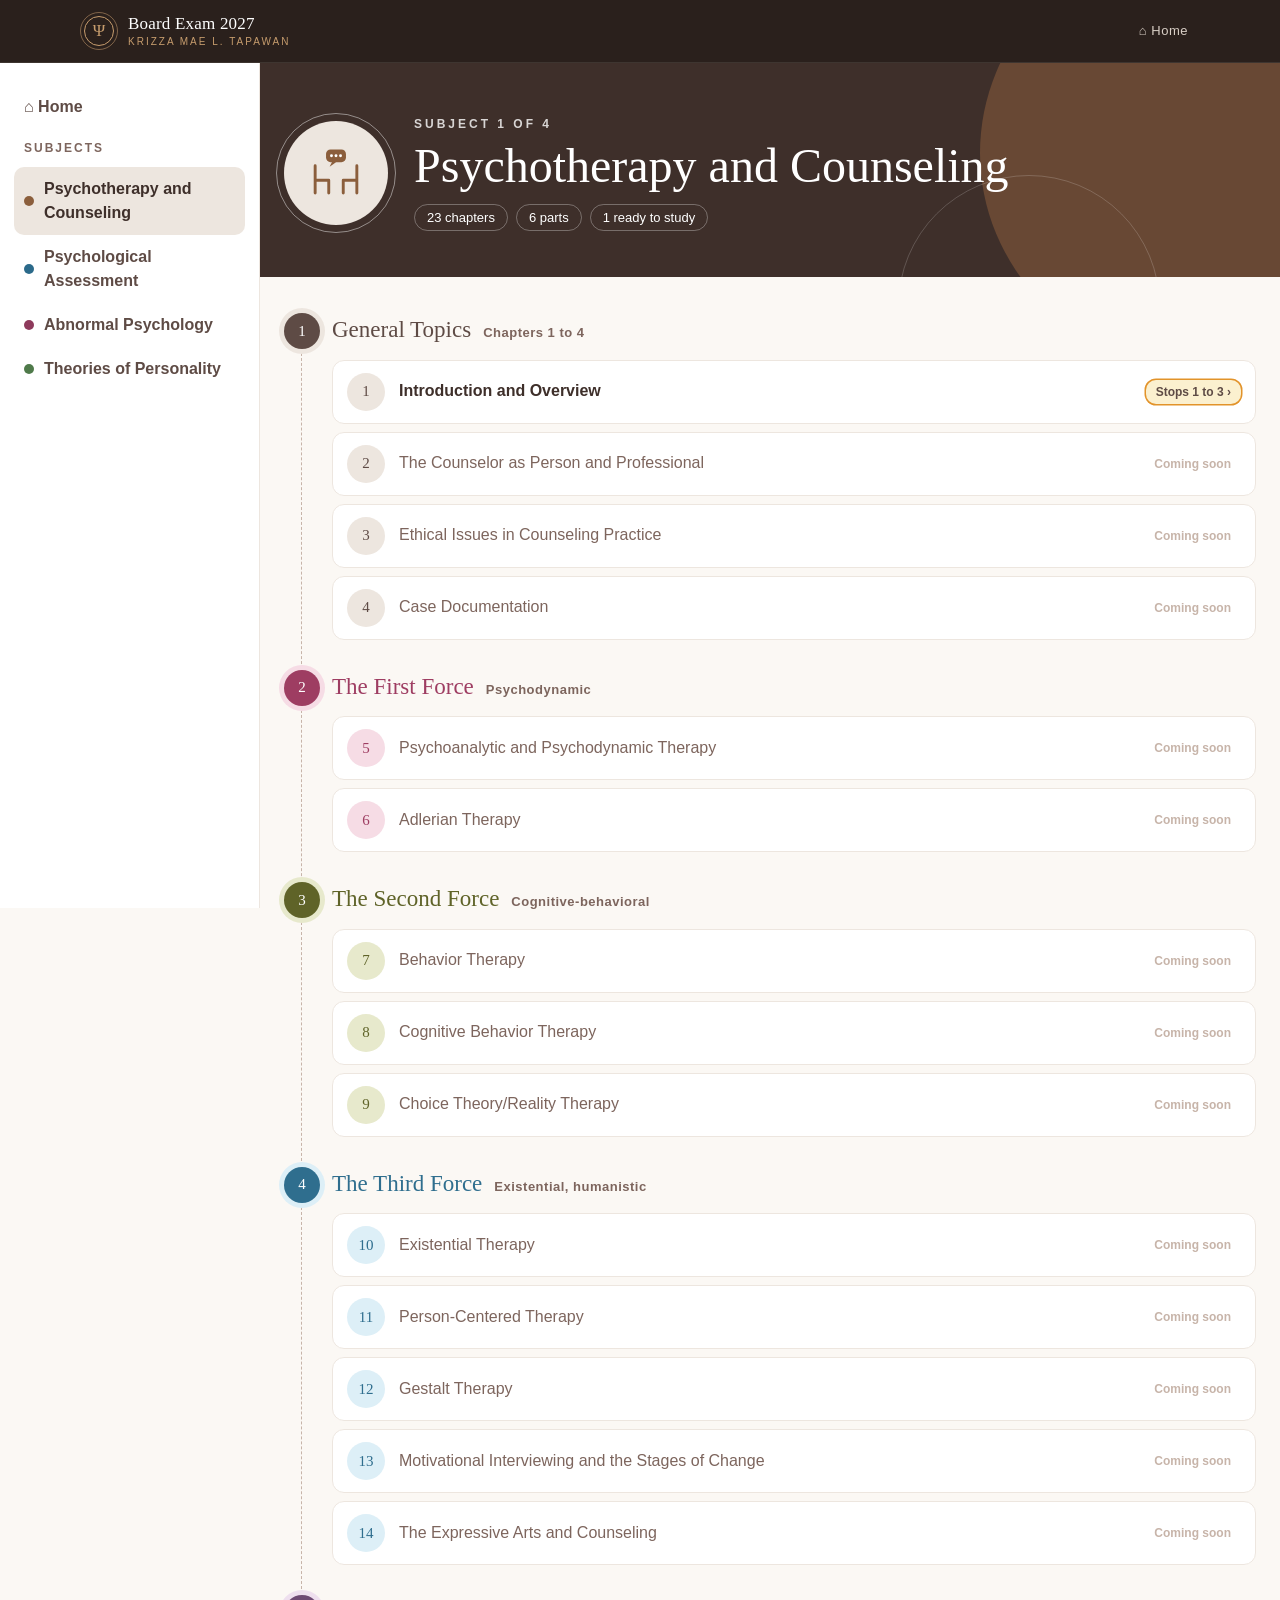
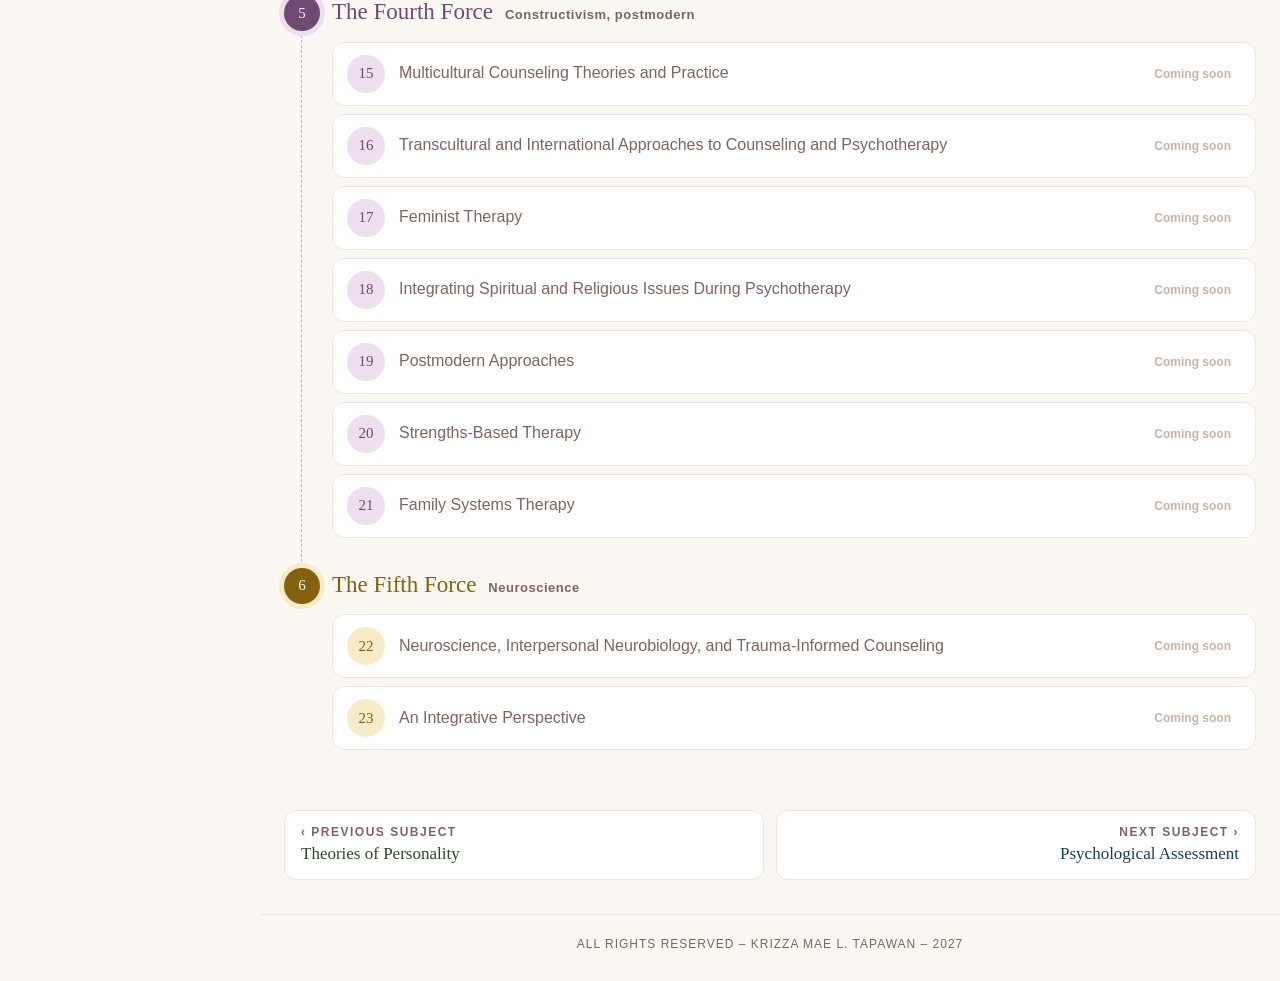
==== subject.html @ def4d90e "Board Exam 2027 Reviewer: home page, subject menus, Chapter 1 preview Co-Authored-By: Claude Opus 5." ====
<!DOCTYPE html>
<html lang="en">
<head>
<meta charset="utf-8">
<meta name="viewport" content="width=device-width,initial-scale=1,viewport-fit=cover">
<meta name="robots" content="noindex, nofollow, noarchive, nosnippet, noimageindex, notranslate"><meta name="googlebot" content="noindex, nofollow"><meta name="bingbot" content="noindex, nofollow"><meta name="referrer" content="no-referrer">
<meta name="theme-color" content="#3E2F2A">
<meta name="apple-mobile-web-app-capable" content="yes">
<meta name="apple-mobile-web-app-title" content="Reviewer 2027">
<link rel="manifest" href="manifest.webmanifest">
<link rel="icon" href="assets/icon.svg" type="image/svg+xml">
<link rel="apple-touch-icon" href="assets/icon-180.png">
<title>Subject · Board Exam 2027 Reviewer</title>
<link rel="stylesheet" href="assets/style.css">
</head>
<body>
<header class="topbar">
  <button class="menu-btn" aria-label="Open menu">☰ Menu</button>
  <a class="brand" href="index.html"><span class="psi">Ψ</span><span class="bt">Board Exam 2027<small>KRIZZA MAE L. TAPAWAN</small></span></a>
  <span class="sp"></span>
  <a class="tlink" href="index.html" aria-label="Home">⌂<span class="hide-xs"> Home</span></a>
</header>
<div class="shade"></div>
<div class="layout">
  <nav class="side" id="side" aria-label="Subjects"></nav>
  <div class="main">
    <main id="subject"></main>
    <footer class="foot">ALL RIGHTS RESERVED – KRIZZA MAE L. TAPAWAN – 2027</footer>
  </div>
</div>
<script src="content/subjects.js"></script>
<script src="assets/site.js"></script>
</body>
</html>
---- assets/style.css ----
/* ===== Board Exam 2027 Reviewer: shared design ===== */
:root{
  --espresso:#3E2F2A;--taupe-dk:#5E4B45;--cocoa:#8B5E3C;--mocha:#7D655D;--caramel:#C69C6D;
  --taupe:#A08983;--latte:#C7B4A9;--cream:#EDE6DF;--road:#D9CFC6;--bg:#FBF8F4;
  --hook:#FBF0CF;--hook-line:#E2932A;--hook-text:#5E4B45;
  --ink:#2A201C;--ink2:#342823;
  --serif:Georgia,"Times New Roman",serif;
  --wrap:1120px;  /* ONE content width for every section on every page */
  --gutter:24px;  /* space at the left and right edges */
  --box:min(var(--wrap), 100% - 2 * var(--gutter));
  --fs:16px;      /* every paragraph, list, definition and reference */
  --fs-sm:13px;   /* chapter counts, buttons, small notes */
  --fs-label:12px; /* ALL-CAPS labels, citations, footer */
}
*{box-sizing:border-box}
html{scroll-behavior:smooth}
body{margin:0;background:var(--bg);color:var(--espresso);font-family:Arial,Helvetica,sans-serif;font-size:16px;line-height:1.5;-webkit-text-size-adjust:100%}
a{color:inherit}
svg{max-width:100%}

/* ---------- top bar ---------- */
.topbar{position:sticky;top:0;z-index:30;display:flex;align-items:center;gap:10px;padding:12px max(var(--gutter), (100% - var(--wrap)) / 2);background:var(--ink);color:#fff;border-bottom:1px solid rgba(237,230,223,.1)}
.brand{display:flex;align-items:center;gap:10px;text-decoration:none;font-family:var(--serif);font-size:17px;letter-spacing:.2px}
.brand .psi{display:inline-grid;place-items:center;width:30px;height:30px;border-radius:50%;border:1.5px solid var(--caramel);color:var(--caramel);font-size:17px}
.topbar .sp{flex:1}
.topbar .tlink{color:#D9CFC6;text-decoration:none;font-size:var(--fs-sm);letter-spacing:.5px;padding:7px 12px;border-radius:16px}
.topbar .tlink:hover{color:#fff;background:rgba(255,255,255,.07)}
.menu-btn{display:none;border:1px solid rgba(237,230,223,.3);border-radius:16px;padding:6px 12px;font:bold 13px Arial,Helvetica,sans-serif;background:none;color:#EDE6DF;cursor:pointer}

/* ---------- HOME: full-screen hero ---------- */
.hero{position:relative;min-height:calc(100svh - 55px);display:flex;flex-direction:column;justify-content:center;overflow:hidden;color:#EDE6DF;
  background:radial-gradient(1100px 600px at 80% 30%,#4A3830 0%,transparent 60%),radial-gradient(700px 500px at 0% 100%,#3A2B25 0%,transparent 70%),var(--ink)}
.cover{position:relative;flex:none;height:clamp(230px,40vh,440px);overflow:hidden;background:#EDE6DF}
.cover svg{display:block;width:100%;height:100%;max-width:none}
.cover:after{content:"";position:absolute;inset:14px;border:1px solid rgba(139,94,60,.55);border-radius:10px;pointer-events:none}
.cover:before{content:"";position:absolute;left:0;right:0;bottom:0;height:40px;background:linear-gradient(transparent,rgba(42,32,28,.25));pointer-events:none;z-index:1}
.hero-in{position:relative;z-index:1;flex:1;display:flex;flex-direction:column;justify-content:center;gap:clamp(16px,3vh,28px);width:var(--box);margin:0 auto;padding:clamp(20px,4vh,40px) 0}
.head{display:flex;align-items:flex-end;justify-content:space-between;gap:16px 40px;flex-wrap:wrap}
.kicker{display:flex;align-items:center;gap:12px;font-size:var(--fs-label);letter-spacing:3px;font-weight:bold;color:var(--caramel)}
.kicker:before{content:"";width:34px;height:1.5px;background:var(--caramel)}
.hero h1{font-family:var(--serif);font-weight:normal;font-size:clamp(34px,min(4.6vw,7vh),58px);line-height:1.05;margin:12px 0 0;color:#FBF8F4;letter-spacing:-.5px}
.hero h1 em{font-style:italic;color:#E8C9A4}
.hero .lead-h{max-width:440px;margin:0;font-size:var(--fs);color:#C7B4A9}

.cards{display:grid;grid-template-columns:repeat(4,1fr);gap:12px}
.card{position:relative;display:flex;align-items:center;gap:14px;padding:clamp(12px,2vh,16px) 16px;text-decoration:none;color:#FBF8F4;
  background:rgba(251,248,244,.045);border:1px solid rgba(237,230,223,.13);border-radius:14px;overflow:hidden;
  transition:background .25s,border-color .25s,transform .25s;animation:up .6s ease both;animation-delay:calc(var(--i)*.08s + .1s)}
.card:before{content:"";position:absolute;left:0;top:14px;bottom:14px;width:3px;border-radius:0 3px 3px 0;background:var(--l)}
.card:hover,.card:focus-visible{background:rgba(251,248,244,.09);border-color:var(--l);transform:translateY(-2px)}
.card:focus-visible{outline:2px solid var(--hook-line);outline-offset:3px}
.card .ic{flex:none;width:46px;height:46px;margin:5px;border-radius:50%;background:var(--l);color:var(--c);display:grid;place-items:center;outline:1px solid var(--l);outline-offset:4px}
.card .ic svg{width:27px;height:27px}
.card .tx{flex:1;min-width:0}
.card .no{font-family:var(--serif);font-size:var(--fs-sm);color:#A08983;letter-spacing:1px}
.card .nm{display:block;font-weight:bold;font-size:var(--fs);line-height:1.25;margin:1px 0 3px}
.card .mt{font-size:var(--fs-sm);color:#C7B4A9}
.card .mt.go{color:#E8C9A4}
.card .ar{flex:none;color:#A08983;font-size:18px;transition:transform .25s,color .25s}
.card:hover .ar{transform:translateX(4px);color:var(--l)}
@keyframes up{from{opacity:0;transform:translateY(14px)}to{opacity:1;transform:none}}

.hero .cue{position:relative;z-index:1;display:block;text-align:center;padding:0 0 18px;font-size:var(--fs-label);letter-spacing:2px;color:#A08983;text-decoration:none}
.hero .cue:hover{color:#E8C9A4}

/* ---------- HOME: lower sections ---------- */
.band-sec{padding:64px 0}
.band-sec.alt{background:#fff}
.wrap{width:var(--box);margin:0 auto}
.eyebrow{display:flex;align-items:center;gap:10px;font-size:var(--fs-label);font-weight:bold;letter-spacing:3px;color:var(--caramel)}
.eyebrow:before{content:"";width:28px;height:1.5px;background:var(--caramel)}
.band-sec h2{font-family:var(--serif);font-weight:normal;font-size:clamp(28px,4vw,40px);line-height:1.12;margin:10px 0 8px;color:var(--espresso)}
.lead{color:var(--mocha);margin:0 0 30px;max-width:620px}
.road{position:relative;display:grid;grid-template-columns:repeat(4,1fr);gap:20px;counter-reset:st}
.road:before{content:"";position:absolute;left:12%;right:12%;top:36px;border-top:1.5px dashed var(--latte)}
.rstep{position:relative;text-align:center;padding:0 4px}
.rstep .dot{position:relative;z-index:1;width:72px;height:72px;margin:0 auto 14px;border-radius:50%;background:#fff;border:1.5px solid var(--latte);display:grid;place-items:center;color:var(--cocoa)}
.rstep .dot svg{width:34px;height:34px}
.rstep .dot b{position:absolute;top:-4px;right:-4px;width:26px;height:26px;border-radius:50%;background:var(--espresso);color:#fff;font:normal 13px/26px var(--serif);text-align:center}
.rstep h3{margin:0 0 4px;font-size:16px;color:var(--espresso)}
.rstep p{margin:0;font-size:var(--fs);color:var(--mocha)}

.legend{display:grid;grid-template-columns:repeat(2,1fr);gap:16px}
.lcard{background:#fff;border:1px solid var(--cream);border-radius:14px;padding:18px}
.band-sec.alt .lcard{background:var(--bg)}
.lcard .lh{font-size:var(--fs-label);font-weight:bold;letter-spacing:2px;color:var(--mocha);margin-bottom:12px}
.lcard .lp{font-size:var(--fs);color:var(--mocha);margin:12px 0 0}
.recall-demo{display:flex;flex-wrap:wrap;align-items:center;gap:12px;margin:0 0 20px}
.pill-btn{border:0;border-radius:18px;padding:9px 16px;font:bold 13px Arial,Helvetica,sans-serif;background:var(--espresso);color:#fff;cursor:pointer}
.pill-btn.on{background:var(--hook);color:var(--espresso);box-shadow:0 0 0 2px var(--hook-line)}
.recall-demo span{font-size:var(--fs);color:var(--mocha)}

/* references */
.ref-tabs{display:flex;flex-wrap:wrap;gap:8px;margin-bottom:18px}
.ref-tabs button{display:flex;align-items:center;gap:8px;border:1px solid var(--cream);background:#fff;border-radius:20px;padding:8px 14px;font:bold 13px Arial,Helvetica,sans-serif;color:var(--taupe-dk);cursor:pointer}
.ref-tabs button i{width:9px;height:9px;border-radius:50%;background:var(--c)}
.ref-tabs button[aria-selected=true]{background:var(--d);border-color:var(--d);color:#fff}
.ref-tabs button[aria-selected=true] i{background:var(--l)}
.ref-list{background:var(--bg);border:1px solid var(--cream);border-radius:14px;padding:22px 24px}
.ref-list h3{font-family:var(--serif);font-weight:normal;font-size:20px;margin:0 0 14px;color:var(--d)}
.ref-list ol{list-style:none;margin:0;padding:0}
.ref-list li{position:relative;padding:10px 0 10px 22px;border-top:1px solid var(--cream);font-size:var(--fs);line-height:1.6}
.ref-list li:first-child{border-top:0}
.ref-list li .t{display:block;padding-left:2em;text-indent:-2em}
.ref-list li:before{content:"";position:absolute;left:0;top:19px;width:10px;height:10px;border-radius:50%;background:var(--bc)}
.ref-list .none{color:var(--mocha);font-size:var(--fs);margin:0}

/* ownership */
.own{background:var(--ink);color:#EDE6DF;padding:64px 0}
.own-in{width:var(--box);margin:0 auto;display:flex;gap:32px;align-items:flex-start}
.seal{flex:none;width:110px;height:110px;border-radius:50%;border:2px solid var(--caramel);display:grid;place-items:center;box-shadow:inset 0 0 0 7px var(--ink),inset 0 0 0 8.5px rgba(198,156,109,.6)}
.seal span{font-family:var(--serif);font-size:50px;color:#E8C9A4}
.own h2{font-family:var(--serif);font-weight:normal;font-size:clamp(24px,3.4vw,34px);line-height:1.2;margin:10px 0 12px;color:#FBF8F4}
.own p{color:#C7B4A9;margin:0 0 12px}
.own ul{margin:0 0 18px;padding-left:20px;color:#D9CFC6}.own li{margin:6px 0}
.own-sign{display:inline-block;font-family:var(--serif);font-style:italic;color:#E8C9A4;border-top:1px solid rgba(198,156,109,.5);padding-top:10px}

/* shared reviewer pieces (same as topic pages) */
.big{background:var(--cream);border-left:5px solid var(--caramel);padding:10px 12px;border-radius:0 8px 8px 0}
.dq{background:#fff;border-left:4px solid var(--latte);border-radius:0 8px 8px 0;padding:10px 12px;font-size:var(--fs);transition:filter .3s}
.band-sec:not(.alt) .dq{background:var(--bg)}
.ci{font-size:var(--fs-label);font-weight:bold;white-space:nowrap}
mark{background:var(--hook);border-bottom:3px solid var(--hook-line);color:var(--hook-text);padding:0 3px;transition:filter .3s}
.trap{display:inline-block;background:var(--cocoa);color:#fff;border-radius:4px;padding:2px 7px;font-size:var(--fs-label);font-weight:bold;margin-right:6px}
.recall-on .dq:not(.shown),.recall-on mark:not(.shown){filter:blur(6px);cursor:pointer}

/* ---------- SUBJECT page ---------- */
.layout{display:flex;align-items:flex-start}
.side{position:sticky;top:55px;flex:none;width:260px;height:calc(100vh - 55px);overflow:auto;padding:22px 14px;background:#fff;border-right:1px solid var(--cream)}
.side .sh{font-size:var(--fs-label);letter-spacing:2px;font-weight:bold;color:var(--mocha);margin:6px 10px 10px}
.side a{display:flex;align-items:center;gap:10px;padding:10px;border-radius:10px;text-decoration:none;font-size:var(--fs);font-weight:bold;color:var(--taupe-dk)}
.side a:hover{background:var(--bg)}
.side a.cur{background:var(--l);color:var(--d)}
.side a i{flex:none;width:10px;height:10px;border-radius:50%;background:var(--c)}
.side .home-l{margin-bottom:10px}
.main{flex:1;min-width:0}
.shade{display:none}

.subj-hero{position:relative;overflow:hidden;background:var(--d);color:#fff;padding:52px 0 46px}
.subj-hero:before{content:"";position:absolute;right:-120px;top:-120px;width:420px;height:420px;border-radius:50%;background:var(--c);opacity:.55}
.subj-hero:after{content:"";position:absolute;right:120px;bottom:-160px;width:260px;height:260px;border-radius:50%;border:1.5px solid rgba(255,255,255,.18)}
.subj-hero .wrap{position:relative;z-index:1;display:flex;align-items:center;gap:26px}
.subj-hero .ic{flex:none;width:104px;height:104px;border-radius:50%;background:var(--l);color:var(--c);display:grid;place-items:center}
.subj-hero .ic svg{width:58px;height:58px}
.subj-hero .k{font-size:var(--fs-label);letter-spacing:3px;font-weight:bold;opacity:.8}
.subj-hero h1{font-family:var(--serif);font-weight:normal;margin:8px 0 12px;font-size:clamp(30px,5vw,48px);line-height:1.06}
.subj-hero .stats{display:flex;flex-wrap:wrap;gap:8px}
.subj-hero .stats span{border:1px solid rgba(255,255,255,.3);padding:3px 12px;border-radius:14px;font-size:var(--fs-sm)}

.parts{width:var(--box);margin:0 auto;padding:34px 0 20px}
.part{position:relative;padding-left:48px;margin-bottom:30px}
.part:before{content:"";position:absolute;left:17px;top:40px;bottom:-34px;border-left:1.5px dashed var(--latte)}
.part:last-child:before{display:none}
.part .pdot{position:absolute;left:0;top:0;width:36px;height:36px;border-radius:50%;background:var(--pc);color:#fff;font:normal 15px var(--serif);display:grid;place-items:center;box-shadow:0 0 0 5px var(--pl)}
.part .phead{display:flex;flex-wrap:wrap;align-items:baseline;gap:4px 12px;margin:2px 0 12px}
.part .phead h2{margin:0;font-family:var(--serif);font-weight:normal;font-size:23px;color:var(--pc)}
.part .phead span{font-size:var(--fs-sm);font-weight:bold;letter-spacing:.5px;color:var(--mocha)}
.ch{display:flex;align-items:center;gap:14px;background:#fff;border:1px solid var(--cream);border-radius:12px;padding:12px 14px;margin:8px 0;text-decoration:none;color:var(--espresso)}
a.ch{transition:all .2s}
a.ch:hover{box-shadow:0 6px 18px rgba(62,47,42,.1);border-color:var(--pc)}
.ch .cn{flex:none;width:38px;height:38px;border-radius:50%;background:var(--pl);color:var(--pc);font:normal 15px var(--serif);display:grid;place-items:center}
.ch .ct{flex:1;font-weight:bold;font-size:var(--fs);line-height:1.3}
.ch .cs{flex:none;font-size:var(--fs-label);font-weight:bold;padding:3px 10px;border-radius:10px;color:var(--latte)}
.ch .cs.go{background:var(--hook);color:var(--hook-text);box-shadow:0 0 0 1.5px var(--hook-line)}
.ch.soon .ct{color:var(--mocha);font-weight:normal}

.empty{max-width:560px;margin:0 auto;padding:56px 20px;text-align:center;color:var(--mocha)}
.empty .ebook{width:110px;margin:0 auto 16px}
.empty h2{font-family:var(--serif);font-weight:normal;color:var(--d);margin:0 0 6px;font-size:28px}

.pn{display:flex;gap:12px;width:var(--box);margin:10px auto 0;padding:0 0 34px}
.pn a{flex:1;display:block;text-decoration:none;background:#fff;border:1px solid var(--cream);border-radius:12px;padding:12px 16px}
.pn a:hover{border-color:var(--c)}
.pn a small{display:block;font-size:var(--fs-label);font-weight:bold;letter-spacing:1.5px;color:var(--mocha)}
.pn a b{font-family:var(--serif);font-weight:normal;font-size:17px;color:var(--d)}
.pn .nx{text-align:right}

footer.foot{text-align:center;font-size:var(--fs-label);letter-spacing:1px;color:var(--mocha);padding:20px 16px 28px;border-top:1px solid var(--cream)}

/* ---------- smaller screens ---------- */
@media (max-width:999px){
  .side{position:fixed;left:0;top:0;bottom:0;height:auto;z-index:50;transform:translateX(-105%);transition:transform .25s;box-shadow:4px 0 20px rgba(0,0,0,.15)}
  body.menu-open .side{transform:none}
  body.menu-open .shade{display:block;position:fixed;inset:0;z-index:40;background:rgba(42,32,28,.4)}
  .menu-btn{display:inline-block}
}
@media (max-width:1040px){
  .cards{grid-template-columns:repeat(2,1fr)}
}
@media (max-width:600px){
  .cards{grid-template-columns:1fr}
  .cover{height:clamp(220px,34vh,300px)}
  .cover:after{inset:10px}
  .brand small{letter-spacing:1px}
  .hide-xs{display:none}
  .topbar{gap:6px}
  .topbar .tlink{padding:7px 8px}
}
@media (max-width:760px){
  .topbar{padding-top:10px;padding-bottom:10px}
  .road{grid-template-columns:1fr;gap:18px}
  .road:before{left:36px;right:auto;top:20px;bottom:20px;border-top:0;border-left:1.5px dashed var(--latte)}
  .rstep{display:flex;gap:16px;text-align:left;align-items:center}
  .rstep .dot{flex:none;margin:0}
  .legend{grid-template-columns:1fr}
  .subj-hero .wrap{flex-direction:column;align-items:flex-start;gap:16px}
  .subj-hero .ic{width:76px;height:76px}.subj-hero .ic svg{width:42px;height:42px}
  .topbar .tlink.hide-s{display:none}
  .band-sec{padding:48px 0}
  :root{--gutter:16px}
  .own-in{flex-direction:column;gap:18px}.seal{width:80px;height:80px}.seal span{font-size:36px}
  .ref-list{padding:16px}
  .brand{font-size:15px}.brand .psi{width:26px;height:26px;font-size:15px}
  .parts{padding:28px 0 16px}
  .part{padding-left:36px}
  .part:before{left:13px}
  .part .pdot{width:28px;height:28px;font-size:13px;box-shadow:0 0 0 4px var(--pl)}
  .ch{gap:10px;padding:10px 12px}
  .ch .cn{width:32px;height:32px;font-size:14px}
  .ch .cs{padding:2px 6px}
}
.brand,.topbar .tlink,.menu-btn{white-space:nowrap}
/* name under the title in the header */
.brand .bt{display:flex;flex-direction:column;line-height:1.15}
.brand small{font-family:Arial,Helvetica,sans-serif;font-size:10px;letter-spacing:2px;color:var(--caramel);margin-top:2px}
.brand .psi{outline:1px solid rgba(198,156,109,.55);outline-offset:3px;margin:4px}
/* thin outer ring on icon circles */
.subj-hero .ic{outline:1.5px solid rgba(255,255,255,.45);outline-offset:7px}
.rstep .dot{outline:1px solid var(--latte);outline-offset:5px}
@media (prefers-reduced-motion:reduce){*,*:before,*:after{animation:none!important;transition:none!important}html{scroll-behavior:auto}}
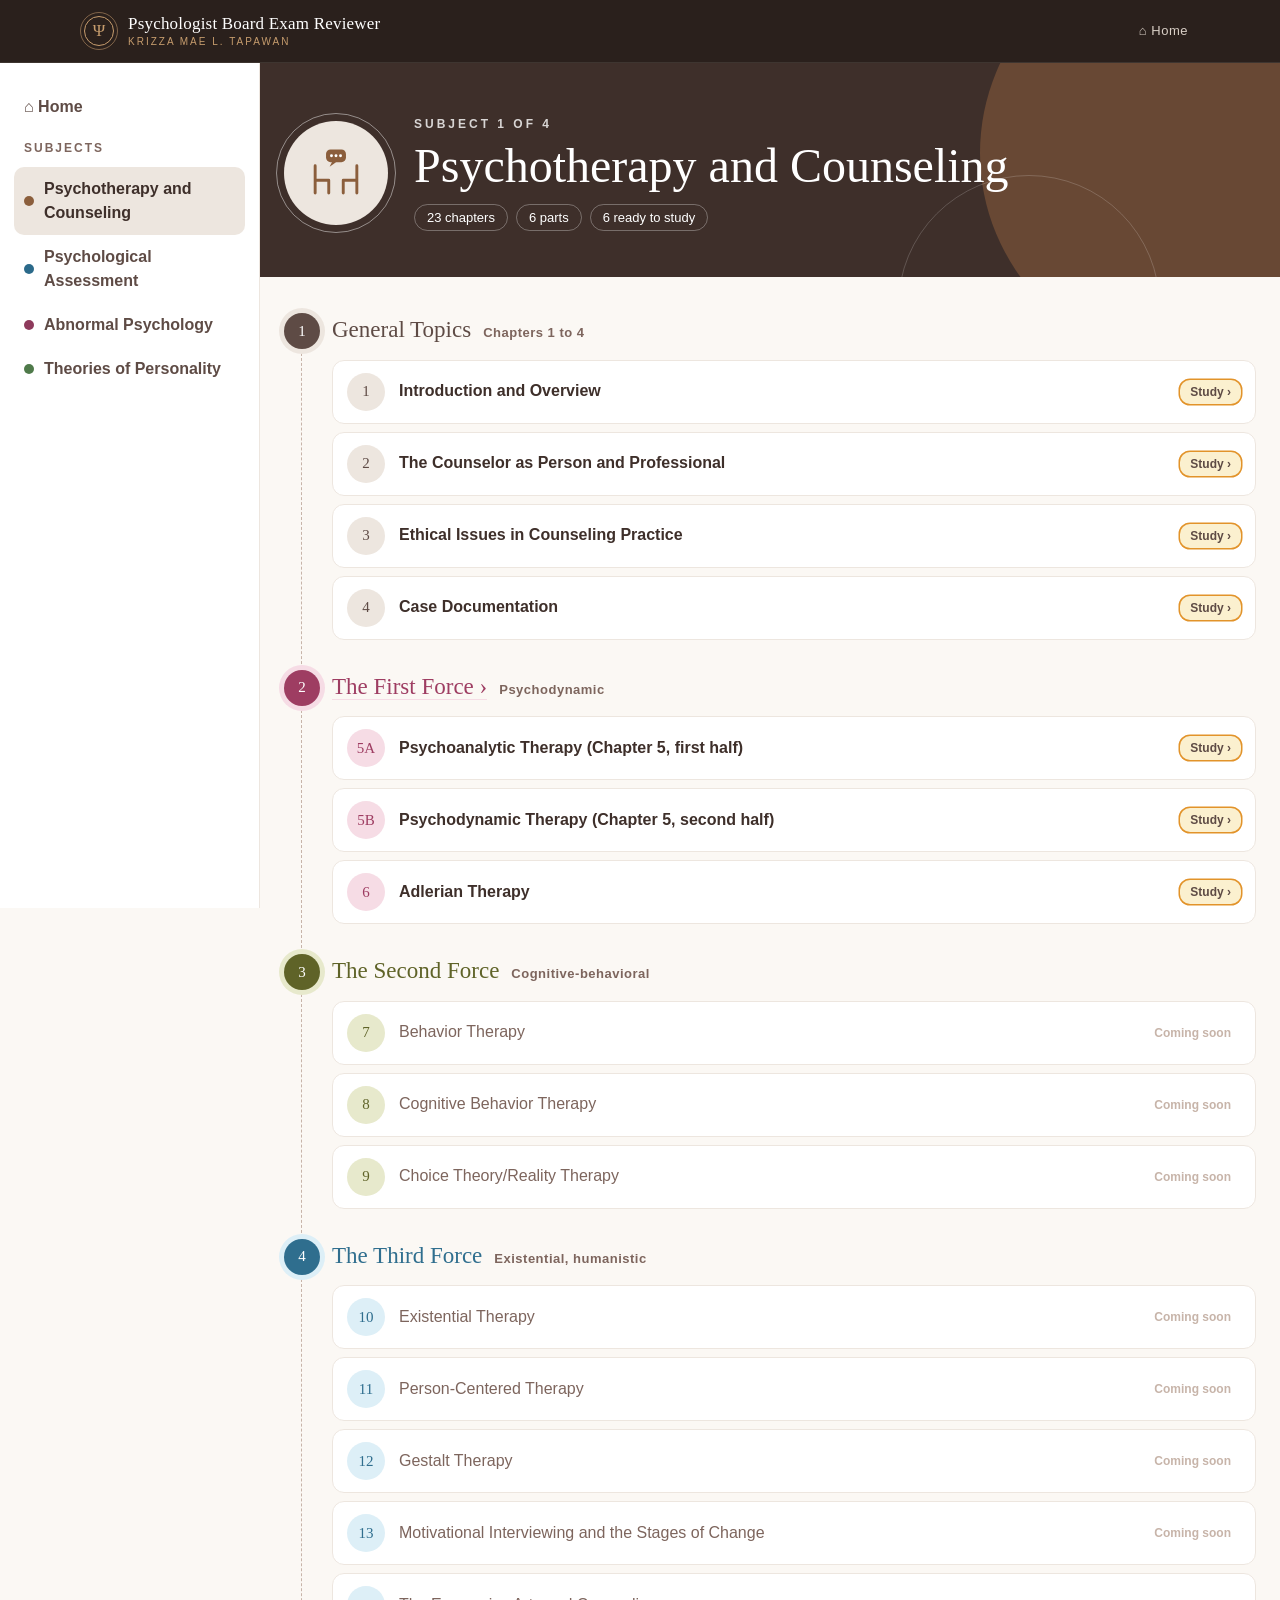
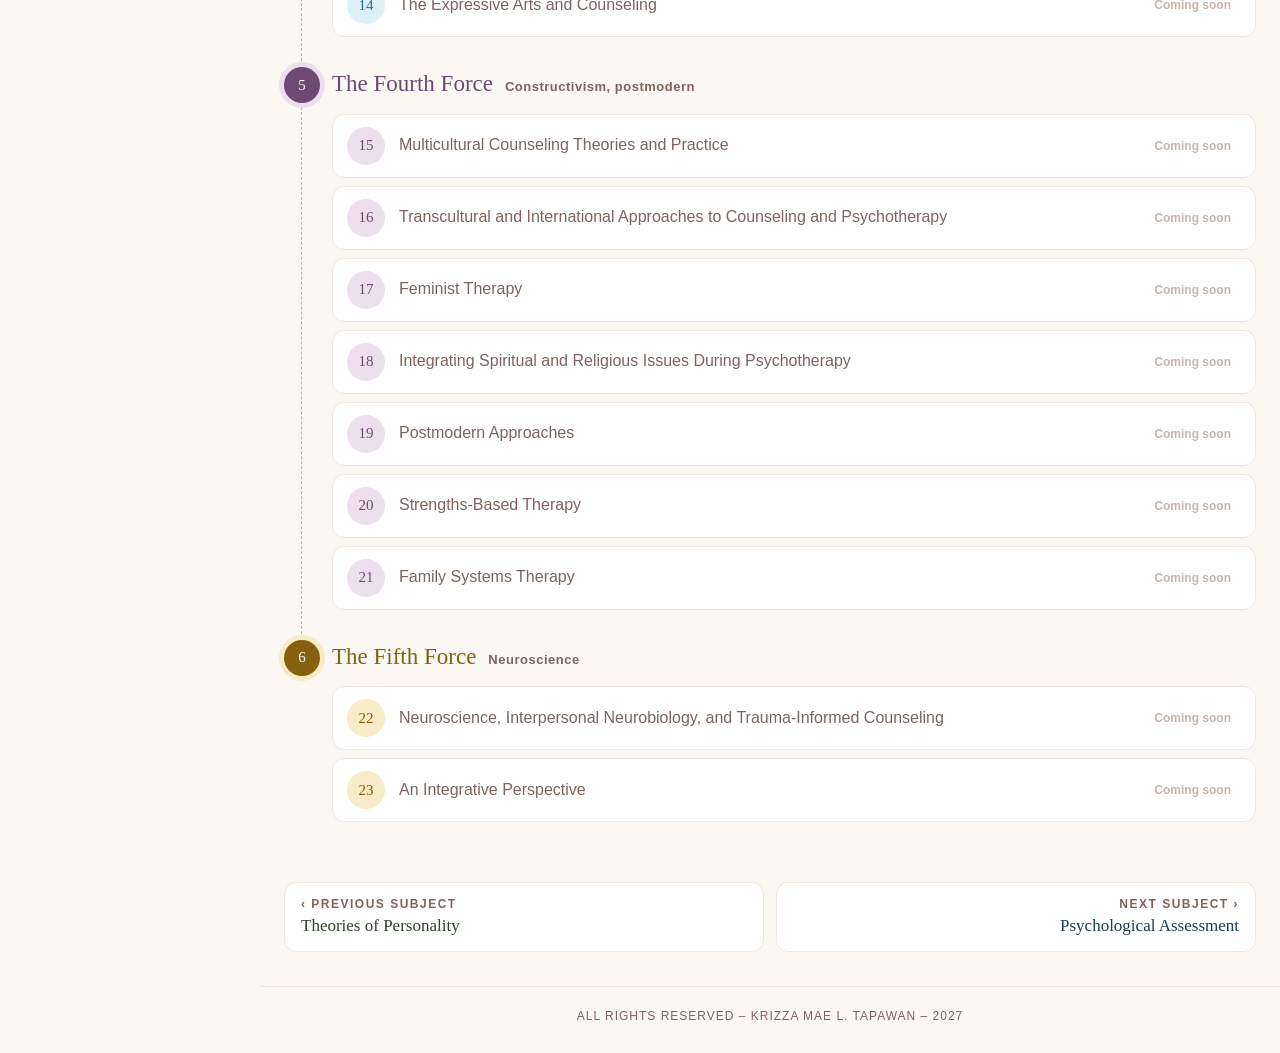
==== commit c60cc739: "First Force pages (Part 1, 5A, 5B, 6) in pink with new visuals; left section menu and part tabs; new" ====
--- a/subject.html
+++ b/subject.html
@@ -6,17 +6,17 @@
 <meta name="robots" content="noindex, nofollow, noarchive, nosnippet, noimageindex, notranslate"><meta name="googlebot" content="noindex, nofollow"><meta name="bingbot" content="noindex, nofollow"><meta name="referrer" content="no-referrer">
 <meta name="theme-color" content="#3E2F2A">
 <meta name="apple-mobile-web-app-capable" content="yes">
-<meta name="apple-mobile-web-app-title" content="Reviewer 2027">
+<meta name="apple-mobile-web-app-title" content="PBE Reviewer">
 <link rel="manifest" href="manifest.webmanifest">
 <link rel="icon" href="assets/icon.svg" type="image/svg+xml">
 <link rel="apple-touch-icon" href="assets/icon-180.png">
-<title>Subject · Board Exam 2027 Reviewer</title>
+<title>Subject · Psychologist Board Exam Reviewer</title>
 <link rel="stylesheet" href="assets/style.css">
 </head>
 <body>
 <header class="topbar">
   <button class="menu-btn" aria-label="Open menu">☰ Menu</button>
-  <a class="brand" href="index.html"><span class="psi">Ψ</span><span class="bt">Board Exam 2027<small>KRIZZA MAE L. TAPAWAN</small></span></a>
+  <a class="brand" href="index.html"><span class="psi">Ψ</span><span class="bt">Psychologist Board Exam Reviewer<small>KRIZZA MAE L. TAPAWAN</small></span></a>
   <span class="sp"></span>
   <a class="tlink" href="index.html" aria-label="Home">⌂<span class="hide-xs"> Home</span></a>
 </header>
--- a/assets/style.css
+++ b/assets/style.css
@@ -2,6 +2,7 @@
 :root{
   --espresso:#3E2F2A;--taupe-dk:#5E4B45;--cocoa:#8B5E3C;--mocha:#7D655D;--caramel:#C69C6D;
   --taupe:#A08983;--latte:#C7B4A9;--cream:#EDE6DF;--road:#D9CFC6;--bg:#FBF8F4;
+  --tint:#F4ECE4;--tint2:#EDE2D8;--neutral:#6B6461;
   --hook:#FBF0CF;--hook-line:#E2932A;--hook-text:#5E4B45;
   --ink:#2A201C;--ink2:#342823;
   --serif:Georgia,"Times New Roman",serif;
@@ -228,3 +229,6 @@
 .subj-hero .ic{outline:1.5px solid rgba(255,255,255,.45);outline-offset:7px}
 .rstep .dot{outline:1px solid var(--latte);outline-offset:5px}
 @media (prefers-reduced-motion:reduce){*,*:before,*:after{animation:none!important;transition:none!important}html{scroll-behavior:auto}}
+
+.part .phead h2 a{text-decoration:none;color:inherit;border-bottom:1.5px solid var(--pl)}
+.part .phead h2 a:hover{border-bottom-color:var(--pc)}
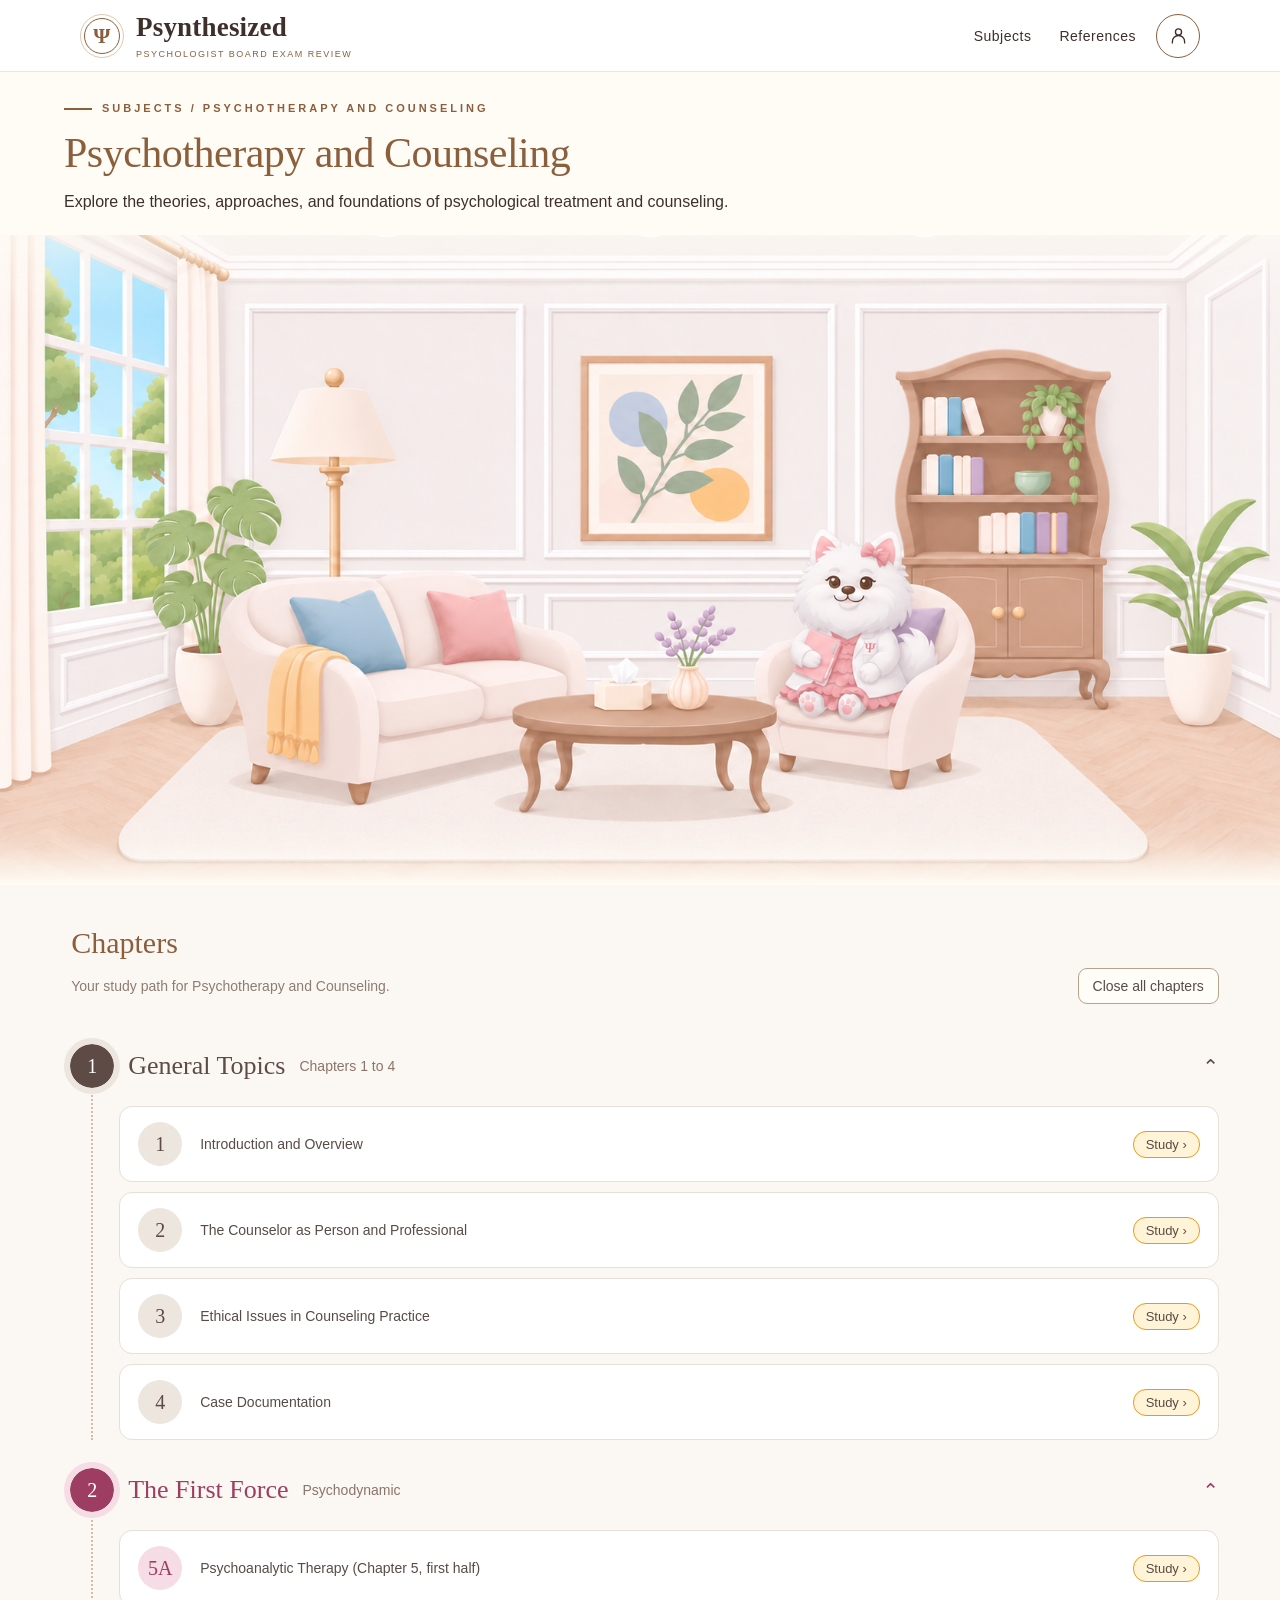
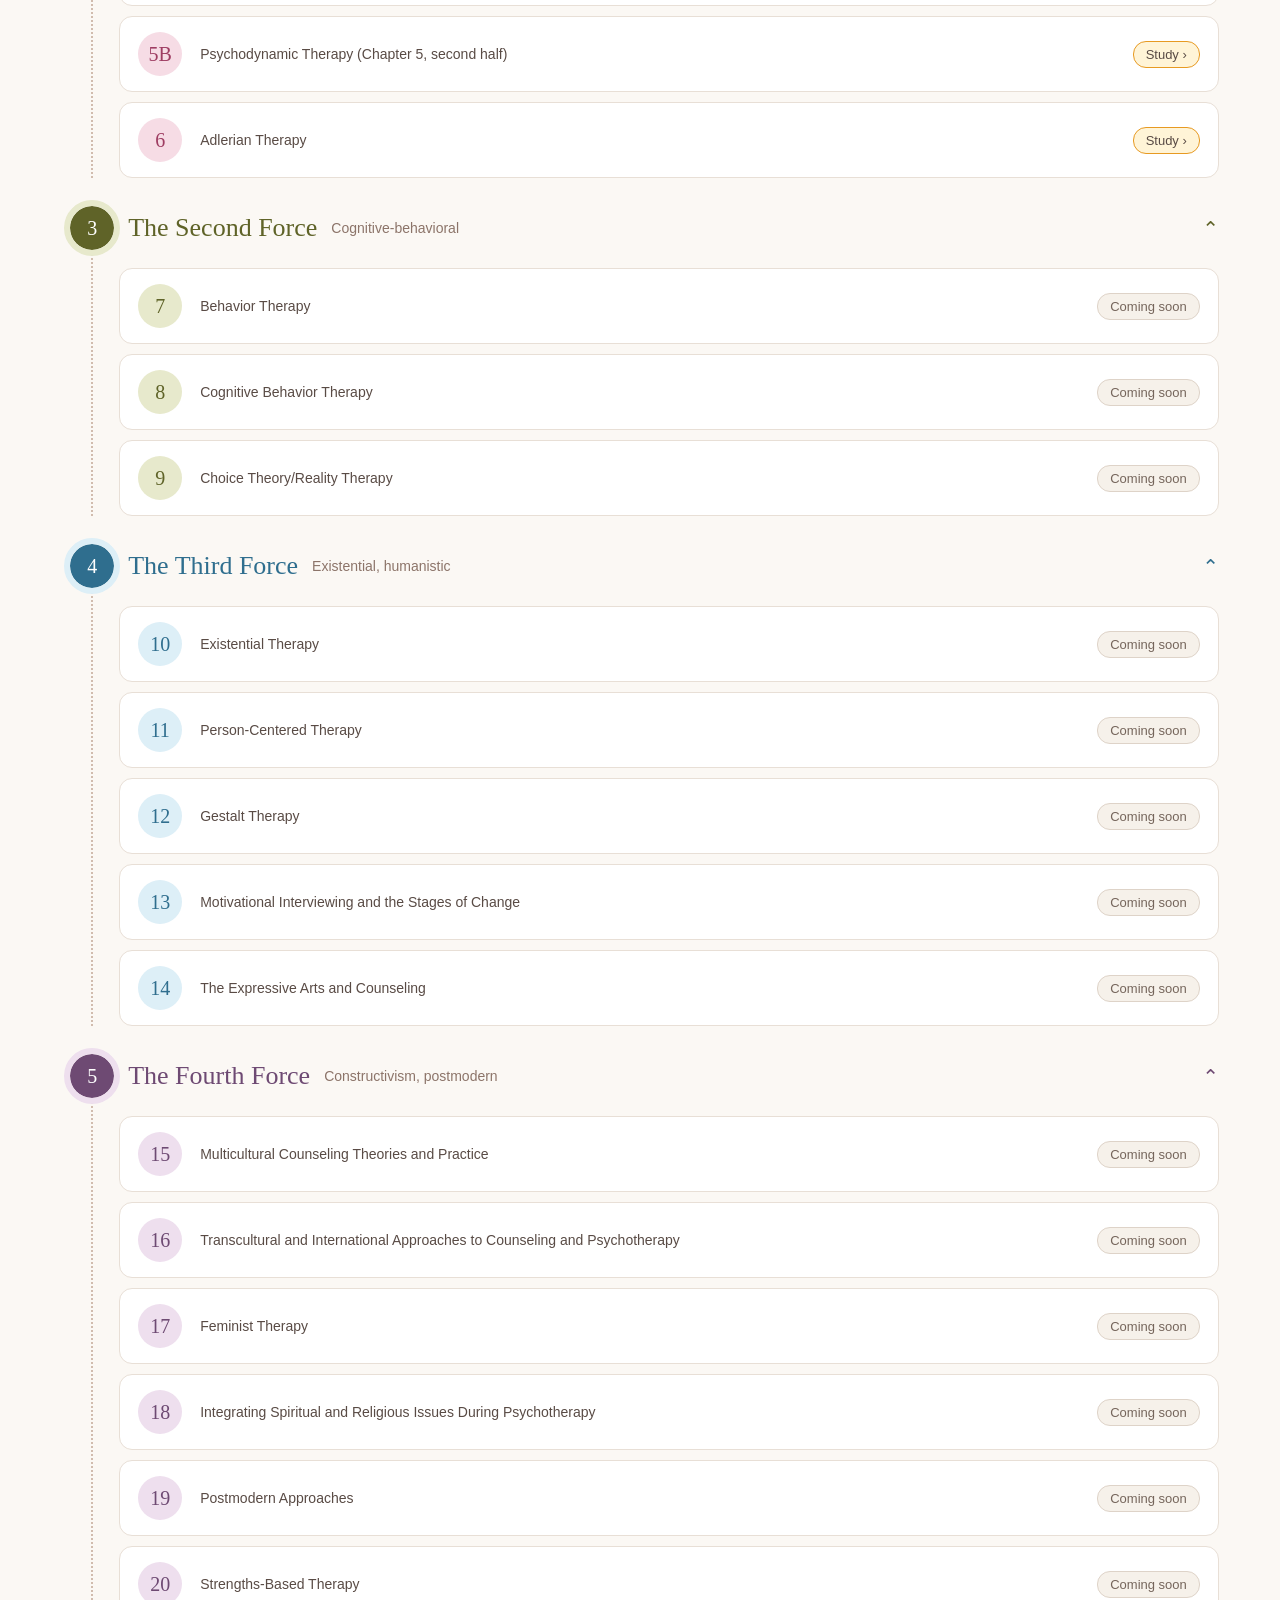
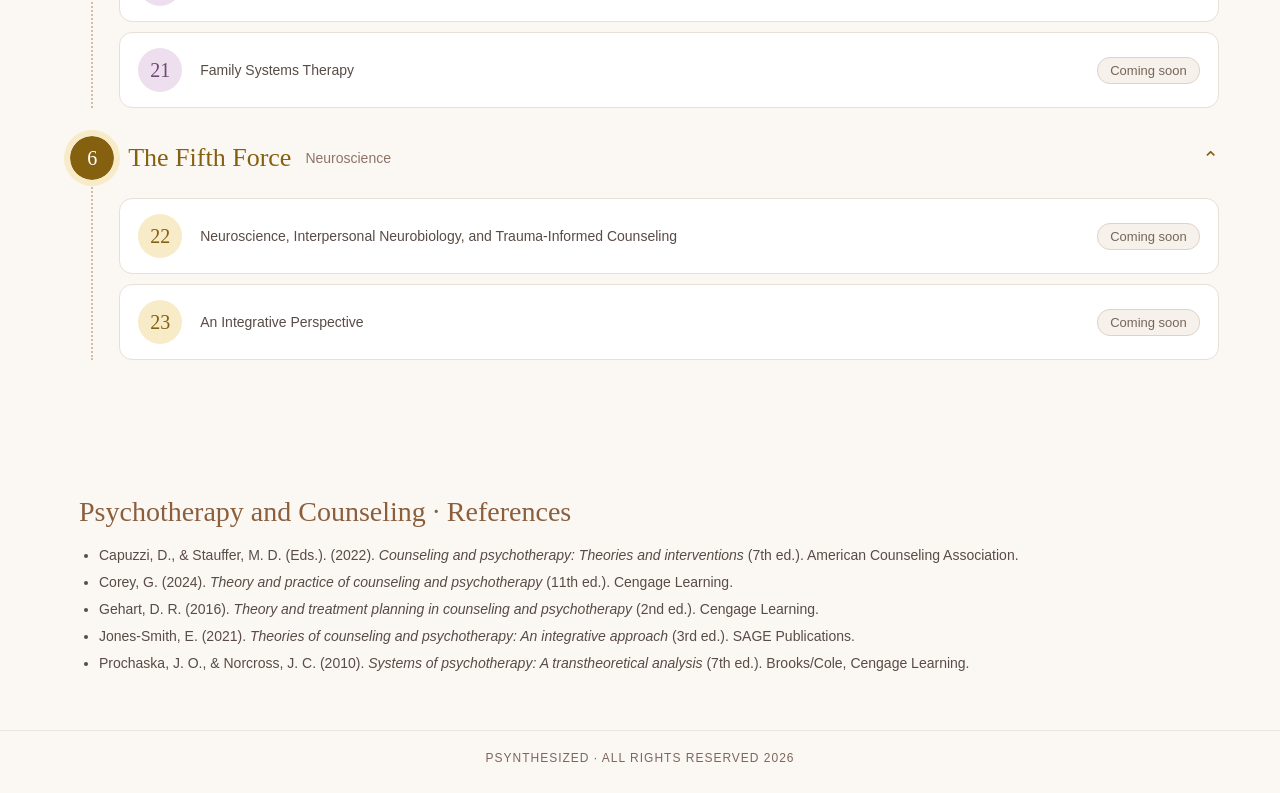
==== commit 3a3477c2: "Update all subject landing pages and approved Psynthesized covers" ====
--- a/subject.html
+++ b/subject.html
@@ -8,10 +8,11 @@
 <meta name="apple-mobile-web-app-capable" content="yes">
 <meta name="apple-mobile-web-app-title" content="PBE Reviewer">
 <link rel="manifest" href="manifest.webmanifest">
-<link rel="icon" href="assets/icon.svg" type="image/svg+xml">
+<link rel="icon" href="assets/psynthesized-mark-v2.svg" type="image/svg+xml">
 <link rel="apple-touch-icon" href="assets/icon-180.png">
 <title>Subject · Psychologist Board Exam Reviewer</title>
 <link rel="stylesheet" href="assets/style.css">
+<link rel="stylesheet" href="assets/fixed-header.css">
 </head>
 <body>
 <header class="topbar">
@@ -30,5 +31,6 @@
 </div>
 <script src="content/subjects.js"></script>
 <script src="assets/site.js"></script>
+<script src="assets/psychotherapy-subject.js"></script>
 </body>
 </html>
--- a/assets/fixed-header.css
+++ b/assets/fixed-header.css
@@ -0,0 +1 @@
+.topbar{position:sticky!important;top:0;z-index:80}html{scroll-padding-top:140px}
